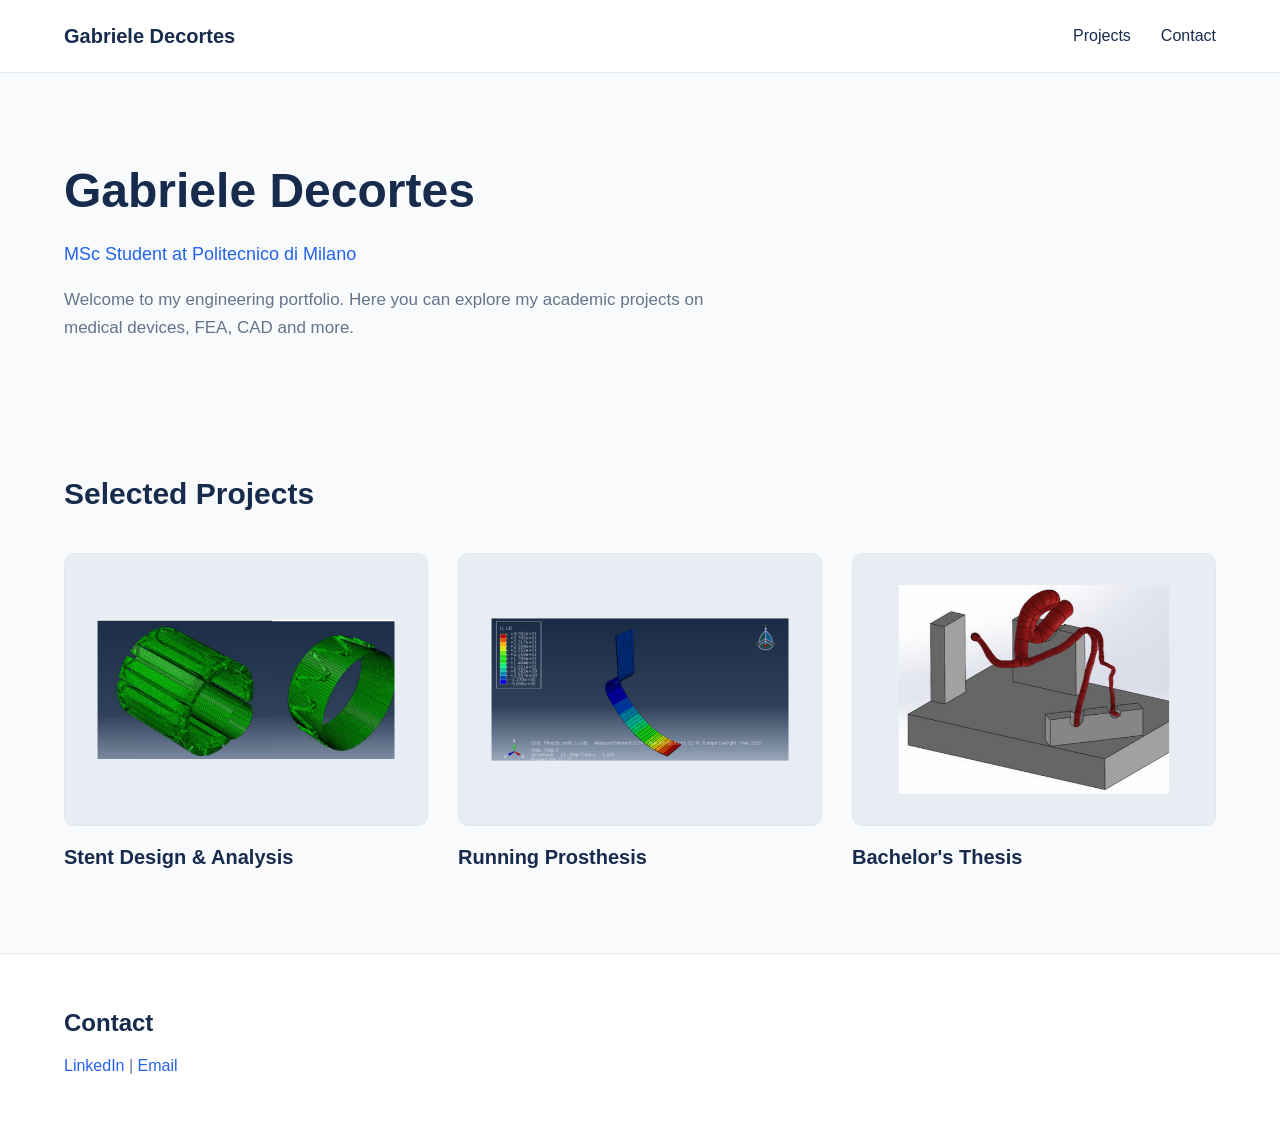
==== index.html @ 9f0c4226 "New pages and contacts" ====
<!DOCTYPE html>
<html lang="en">

<head>
    <meta charset="UTF-8">
    <meta name="viewport" content="width=device-width, initial-scale=1.0">
    <title>Biomedical Engineering Portfolio</title>
    <link rel="stylesheet" href="style.css">
</head>

<body>

    <!-- HEADER -->
    <header>
        <h2>Gabriele Decortes</h2>

        <nav>
            <a href="#projects">Projects</a>
            <a href="#contact">Contact</a>
        </nav>
    </header>

    <!-- PRESENTAZIONE -->
    <main>

        <section id="about">
            <h1>Gabriele Decortes</h1>

            <h3>MSc Student at Politecnico di Milano</h3>

            <p>
                Welcome to my engineering portfolio.
                Here you can explore my academic projects
                on medical devices, FEA, CAD and more.
            </p>
        </section>

        <!-- GALLERIA PROGETTI -->
        <section id="projects">

            <h2>Selected Projects</h2>

            
<div class="project-gallery">

    <a href="projects/stent.html">
        <div class="project-image">
            <img src="images/stent-cover-original.png"
                 alt="Finite element model of a stent and balloon">
        </div>
        <h3>Stent Design & Analysis</h3>
    </a>

    <a href="projects/running-prosthesis.html">
        <div class="project-image">
            <img src="images/running-prosthesis-cover-original.png"
                 alt="Finite element analysis of a J-shaped running prosthesis">
        </div>
        <h3>Running Prosthesis</h3>
    </a>

    <a href="projects/bachelor-thesis.html">
        <div class="project-image">
            <img src="images/bachelor-thesis-cover-original.png"
                 alt="Vascular model developed for bachelor's thesis">
        </div>
        <h3>Bachelor's Thesis</h3>
    </a>

</div>


        </section>

    </main>

    <!-- CONTATTI -->
    
<footer id="contact">
    <h2>Contact</h2>
    <p>
        <a href="https://www.linkedin.com/in/TUO-PROFILO/"
           target="_blank" rel="noopener noreferrer">LinkedIn</a>
        |
        <a href="mailto:gabriele.decortes@mail.polimi.it">Email</a>
    </p>
</footer>
---- style.css ----
/* =========================
   IMPOSTAZIONI GENERALI
========================= */

* {
    box-sizing: border-box;
}

html {
    scroll-behavior: smooth;
}

body {
    margin: 0;
    background-color: #F8FAFC;
    color: #172B4D;
    font-family: Arial, sans-serif;
    line-height: 1.6;
}

img {
    max-width: 100%;
}


/* =========================
   HEADER
========================= */

header {
    display: flex;
    justify-content: space-between;
    align-items: center;

    padding: 20px max(5%, calc((100% - 1200px) / 2));

    background-color: white;
    border-bottom: 1px solid #E2E8F0;
}

header h2 {
    font-size: 20px;
    margin: 0;
}

nav {
    display: flex;
    gap: 30px;
}

nav a {
    text-decoration: none;
    color: #172B4D;
    font-weight: 500;
}

nav a:hover {
    color: #2563EB;
}


/* =========================
   PRESENTAZIONE
========================= */

#about {
    width: 90%;
    max-width: 1200px;

    margin: 0 auto;
    padding: 80px 0 70px;
}

#about h1 {
    font-size: clamp(32px, 4vw, 48px);
    margin: 0 0 10px;
}

#about h3 {
    font-size: 18px;
    color: #2563EB;
    font-weight: 400;
    margin: 0 0 15px;
}

#about p {
    color: #64748B;
    font-size: 17px;
    line-height: 1.7;
    max-width: 650px;
}


/* =========================
   PROGETTI
========================= */

#projects {
    width: 90%;
    max-width: 1200px;

    margin: 0 auto;
    padding: 40px 0 80px;
}

#projects h2 {
    font-size: 30px;
    margin: 0 0 35px;
}

.project-gallery {
    display: grid;

    grid-template-columns: repeat(3, minmax(0, 1fr));

    gap: 30px;
}

.project-gallery a {
    text-decoration: none;
    color: #172B4D;
    min-width: 0;
}

.project-image {
    width: 100%;
    aspect-ratio: 4 / 3;

    background-color: #E8EDF3;
    border: 1px solid #E2E8F0;
    border-radius: 10px;

    padding: 12px;
    overflow: hidden;
}

.project-image img {
    width: 100%;
    height: 100%;

    object-fit: contain;
    display: block;

    transition: transform 0.4s ease;
}

.project-image:hover img {
    transform: scale(1.08);
}

.project-gallery h3 {
    margin: 15px 0 0;
    font-size: 20px;
}


/* =========================
   FOOTER
========================= */

footer {
    padding: 50px max(5%, calc((100% - 1200px) / 2));

    background-color: white;
    border-top: 1px solid #E2E8F0;
}

footer h2 {
    font-size: 24px;
    margin: 0 0 10px;
}

footer p {
    color: #64748B;
    margin: 0;
}


/* =========================
   TABLET
========================= */

@media (min-width: 601px) and (max-width: 900px) {

    .project-gallery {
        grid-template-columns: repeat(2, minmax(0, 1fr));
        gap: 25px;
    }

    #about {
        padding: 65px 0 50px;
    }

    #projects {
        padding: 35px 0 65px;
    }

}


/* =========================
   SMARTPHONE
========================= */

@media (max-width: 600px) {

    header {
        padding: 18px 5%;
        gap: 15px;
    }

    header h2 {
        font-size: 16px;
    }

    nav {
        gap: 15px;
    }

    nav a {
        font-size: 14px;
    }

    #about {
        padding: 60px 0 40px;
    }

    #about h1 {
        font-size: 32px;
    }

    #about h3 {
        font-size: 16px;
    }

    #about p {
        font-size: 16px;
    }

    #projects {
        padding: 30px 0 60px;
    }

    #projects h2 {
        font-size: 26px;
        margin-bottom: 25px;
    }

    .project-gallery {
        grid-template-columns: 1fr;
        gap: 35px;
    }

    .project-gallery h3 {
        font-size: 19px;
    }

    footer {
        padding: 40px 5%;
    }

}

/* =========================
   PROJECT PAGES
========================= */

.project-page {
    width: 90%;
    max-width: 1000px;
    margin: 0 auto;
    padding: 60px 0 100px;
}

.back-link {
    display: inline-block;
    margin-bottom: 35px;
    color: #2563EB;
    text-decoration: none;
    font-size: 15px;
}

.back-link:hover {
    text-decoration: underline;
}

.project-intro {
    margin-bottom: 60px;
}

.project-intro h1 {
    font-size: clamp(32px, 4vw, 48px);
    line-height: 1.2;
    margin: 0 0 15px;
}

.project-intro p {
    color: #64748B;
    font-size: 18px;
    max-width: 700px;
}

.project-content {
    max-width: 800px;
}

.project-content h2 {
    font-size: 26px;
    margin: 50px 0 15px;
}

.project-content p {
    color: #475569;
    font-size: 17px;
    line-height: 1.8;
}

@media (max-width: 600px) {

    .project-page {
        padding: 40px 0 70px;
    }

    .project-intro {
        margin-bottom: 40px;
    }

    .project-content h2 {
        font-size: 23px;
    }

    .project-content p {
        font-size: 16px;
    }

}
footer a {
    color: #2563EB;
    text-decoration: none;
}

footer a:hover {
    text-decoration: underline;
}
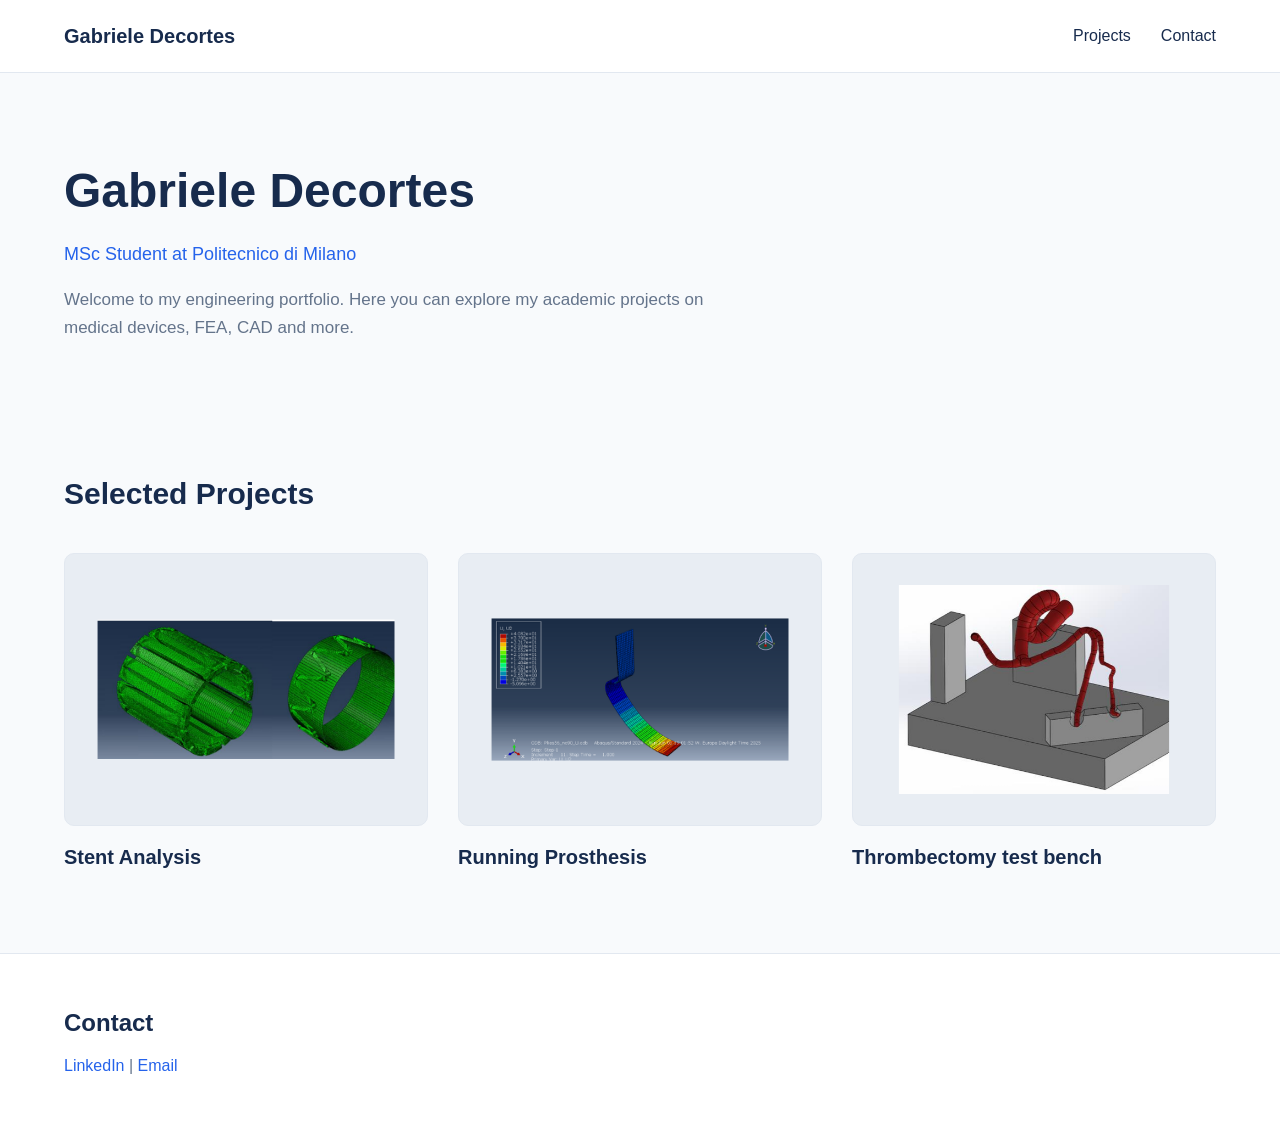
==== commit dc9b774f: "Update titles" ====
--- a/index.html
+++ b/index.html
@@ -48,7 +48,7 @@
             <img src="images/stent-cover-original.png"
                  alt="Finite element model of a stent and balloon">
         </div>
-        <h3>Stent Design & Analysis</h3>
+        <h3>Stent Analysis</h3>
     </a>
 
     <a href="projects/running-prosthesis.html">
@@ -64,7 +64,7 @@
             <img src="images/bachelor-thesis-cover-original.png"
                  alt="Vascular model developed for bachelor's thesis">
         </div>
-        <h3>Bachelor's Thesis</h3>
+        <h3>Thrombectomy test bench</h3>
     </a>
 
 </div>
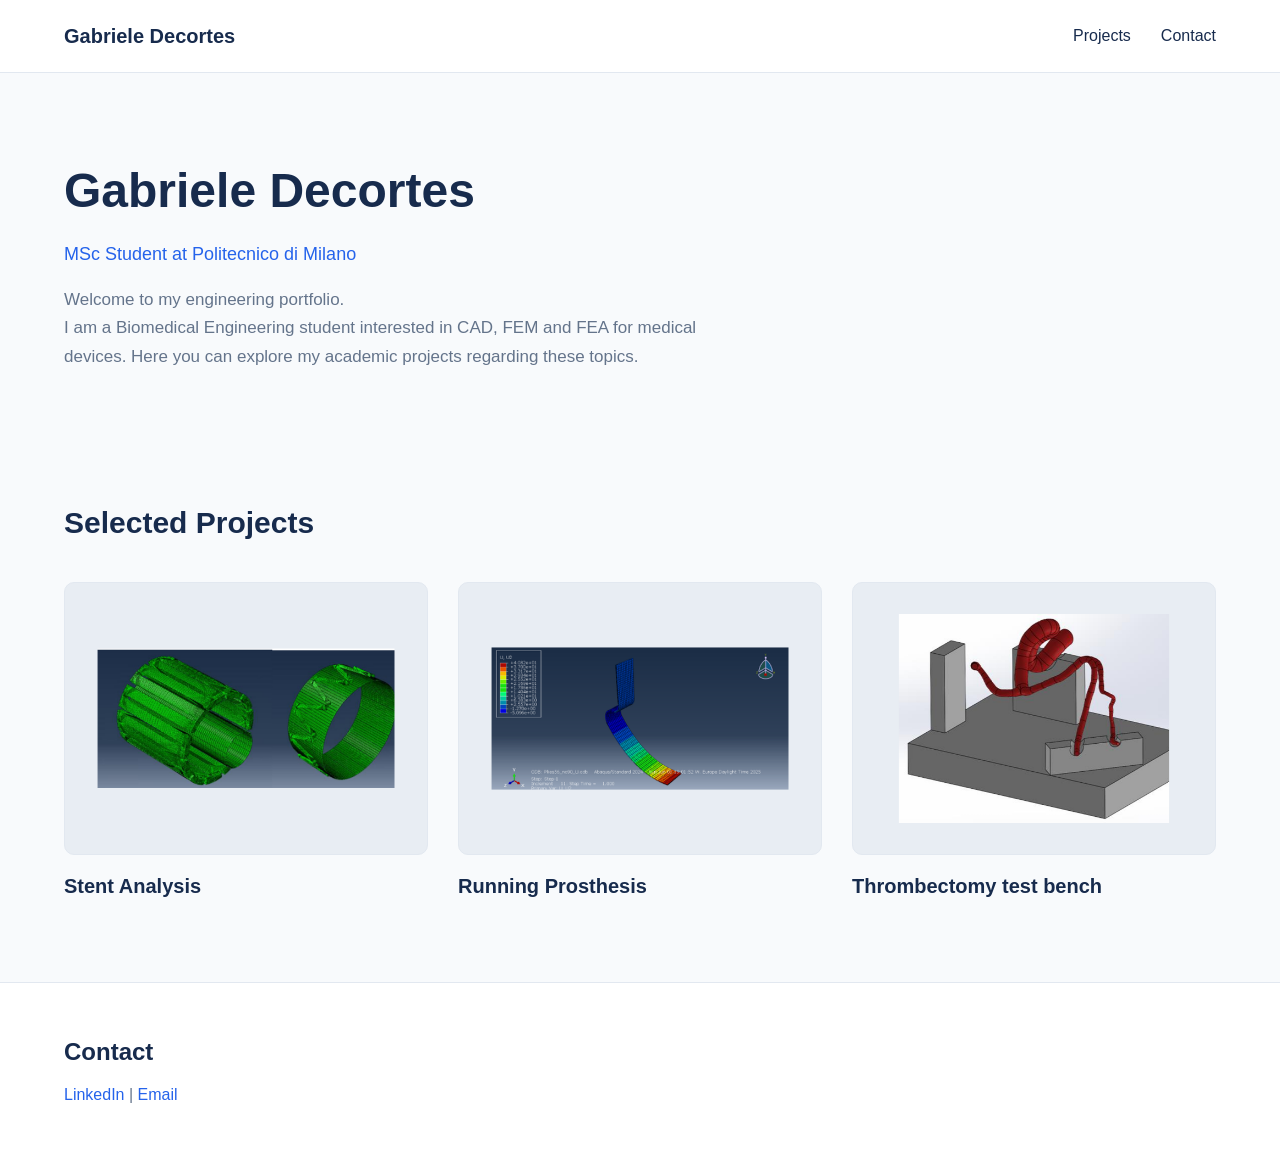
==== commit 5428304a: "Intro update" ====
--- a/index.html
+++ b/index.html
@@ -29,9 +29,9 @@
             <h3>MSc Student at Politecnico di Milano</h3>
 
             <p>
-                Welcome to my engineering portfolio.
-                Here you can explore my academic projects
-                on medical devices, FEA, CAD and more.
+                Welcome to my engineering portfolio. <br>
+                I am a Biomedical Engineering student interested in CAD, FEM and FEA for medical devices.
+                Here you can explore my academic projects regarding these topics.
             </p>
         </section>
 
--- a/style.css
+++ b/style.css
@@ -341,4 +341,85 @@
 
 footer a:hover {
     text-decoration: underline;
-}+}
+
+
+
+/* =========================
+   PROJECT DETAIL IMAGES
+========================= */
+
+/* Contenitore delle immagini */
+.project-figure {
+    margin: 25px 0 40px;
+    text-align: center;
+}
+
+/* Tutte le immagini della stessa altezza */
+.project-figure img {
+    display: block;
+
+    height: 250px;
+    width: auto;
+    max-width: 100%;
+
+    object-fit: contain;
+
+    margin: 0 auto;
+
+    border: none;
+    border-radius: 0;
+}
+
+/* Due immagini affiancate */
+.project-image-grid {
+    display: grid;
+
+    grid-template-columns: repeat(2, minmax(0, 1fr));
+
+    column-gap: 40px;
+    align-items: center;
+}
+
+/* Margini delle immagini affiancate */
+.project-image-grid .project-figure {
+    margin: 15px 0 35px;
+}
+
+/* =========================
+   SMARTPHONE
+========================= */
+
+@media (max-width: 600px) {
+
+    .project-figure img {
+        height: 200px;
+        max-width: 100%;
+    }
+
+    .project-image-grid {
+        grid-template-columns: 1fr;
+        row-gap: 30px;
+    }
+
+    .project-image-grid .project-figure {
+        margin: 0;
+    }
+
+}
+
+/* =========================
+   PROJECT IMAGE CAPTIONS
+========================= */
+
+.project-figure figcaption {
+    margin-top: 12px;
+
+    font-size: 14px;
+    font-style: italic;
+
+    color: #64748B;
+
+    text-align: center;
+    line-height: 1.5;
+}
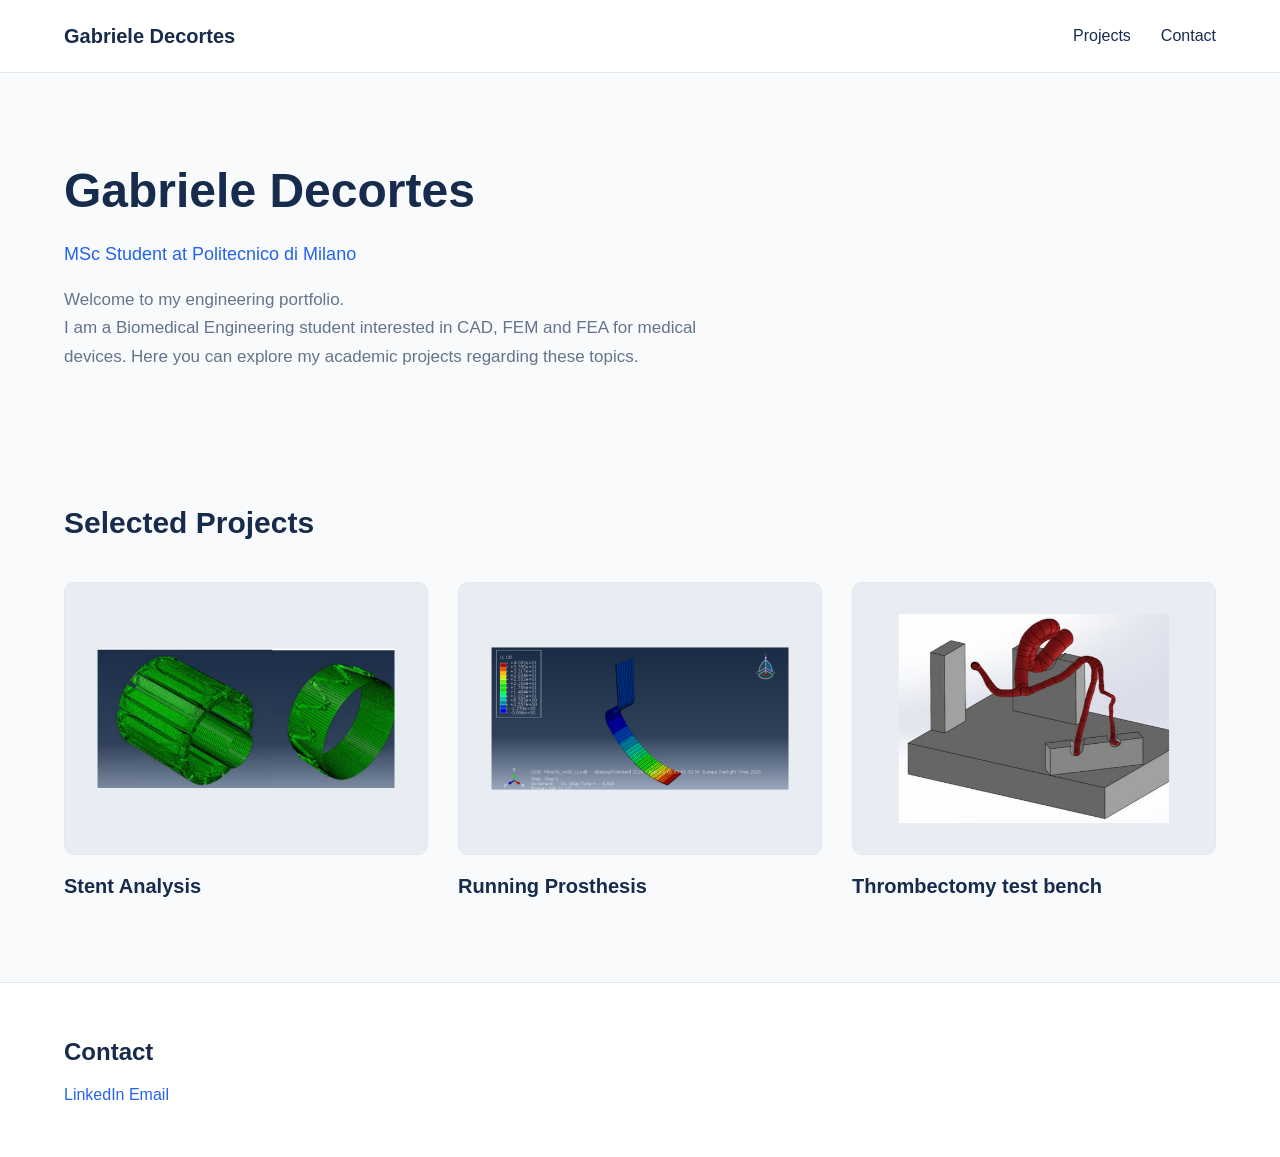
==== commit f9d993ce: "Contacts" ====
--- a/index.html
+++ b/index.html
@@ -51,7 +51,7 @@
         <h3>Stent Analysis</h3>
     </a>
 
-    <a href="projects/running-prosthesis.html">
+    <a href="projects/blade.html">
         <div class="project-image">
             <img src="images/running-prosthesis-cover-original.png"
                  alt="Finite element analysis of a J-shaped running prosthesis">
@@ -59,7 +59,7 @@
         <h3>Running Prosthesis</h3>
     </a>
 
-    <a href="projects/bachelor-thesis.html">
+    <a href="projects/thrombectomy.html">
         <div class="project-image">
             <img src="images/bachelor-thesis-cover-original.png"
                  alt="Vascular model developed for bachelor's thesis">
@@ -79,9 +79,16 @@
 <footer id="contact">
     <h2>Contact</h2>
     <p>
-        <a href="https://www.linkedin.com/in/TUO-PROFILO/"
-           target="_blank" rel="noopener noreferrer">LinkedIn</a>
-        |
-        <a href="mailto:gabriele.decortes@mail.polimi.it">Email</a>
+        <div class="contact-links">
+  <a href="https://www.linkedin.com/in/gabriele-decortes-2b0318216/"
+     target="_blank"
+     rel="noopener noreferrer">
+    LinkedIn
+  </a>
+
+  <a href="mailto:gabdec02@gmail.com">
+    Email
+  </a>
+</div>
     </p>
 </footer>
--- a/style.css
+++ b/style.css
@@ -423,3 +423,48 @@
     text-align: center;
     line-height: 1.5;
 }
+
+/* Running prosthesis: centered mesh image */
+
+.project-content > .project-figure {
+    display: flex;
+    flex-direction: column;
+    align-items: center;
+}
+
+.project-content > .project-figure img {
+    max-width: 100%;
+}
+
+/* =========================
+   THROMBECTOMY PROJECT
+========================= */
+
+.thrombectomy-project .project-figure img {
+    height: auto;
+    width: auto;
+    max-width: 100%;
+    max-height: 420px;
+}
+
+/* Larger process diagrams */
+
+.thrombectomy-project .process-figure img {
+    width: 100%;
+    height: auto;
+    max-height: none;
+}
+
+/* Mobile layout */
+
+@media (max-width: 600px) {
+
+    .thrombectomy-project .project-figure img {
+        max-height: 320px;
+    }
+
+    .thrombectomy-project .process-figure img {
+        max-height: none;
+    }
+
+}
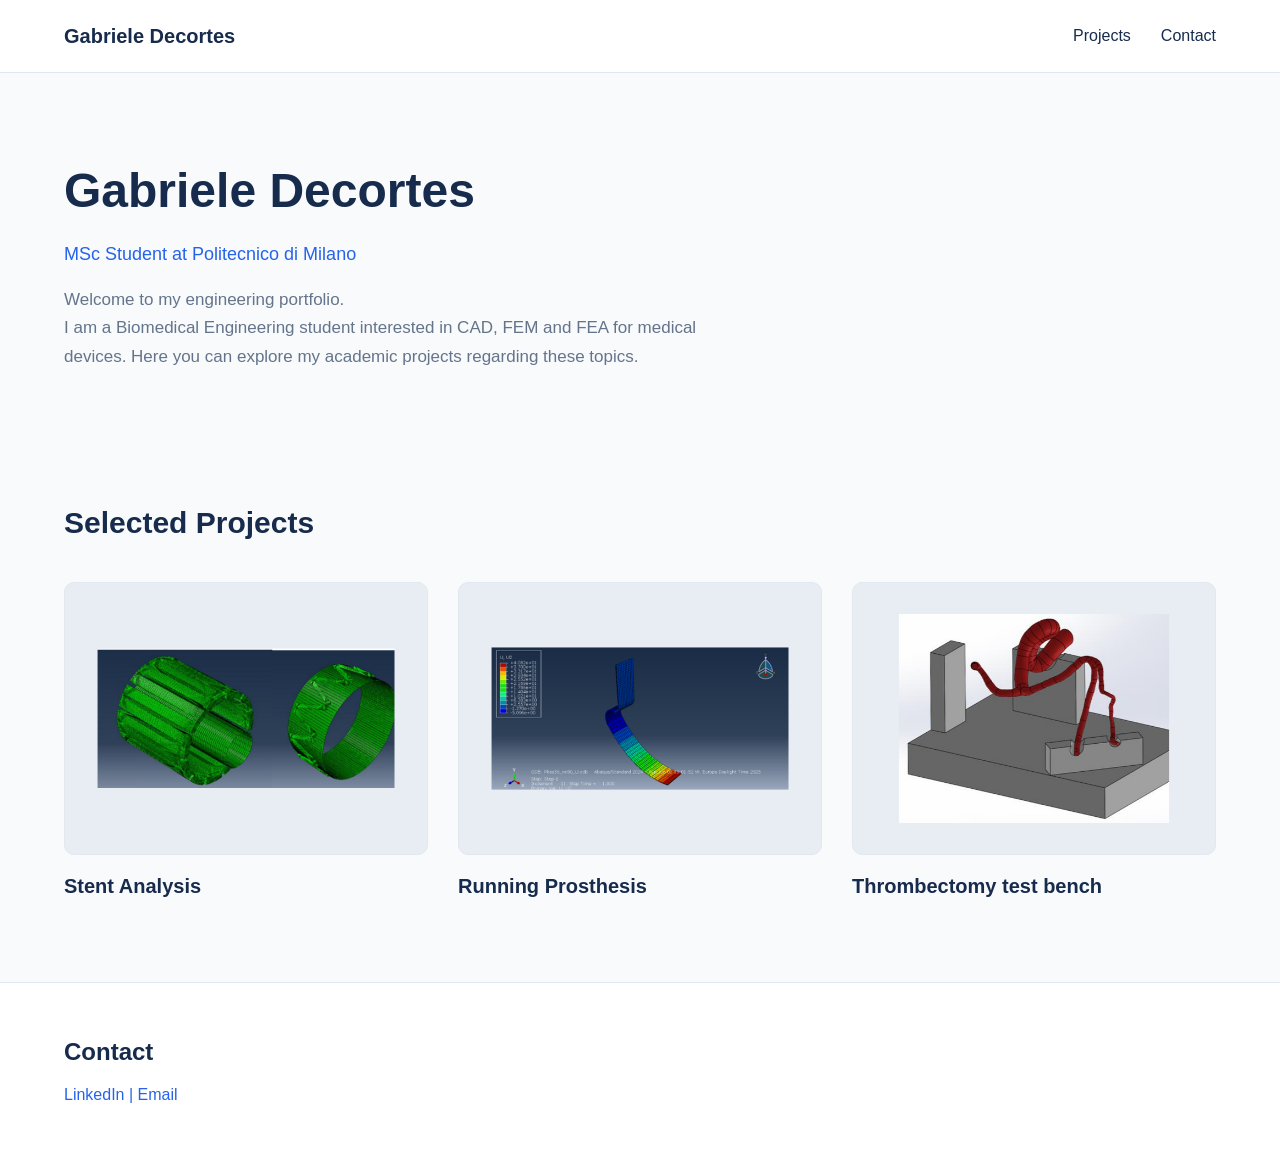
==== commit 9682c942: "contacts update" ====
--- a/index.html
+++ b/index.html
@@ -83,7 +83,7 @@
   <a href="https://www.linkedin.com/in/gabriele-decortes-2b0318216/"
      target="_blank"
      rel="noopener noreferrer">
-    LinkedIn
+    LinkedIn | 
   </a>
 
   <a href="mailto:gabdec02@gmail.com">
